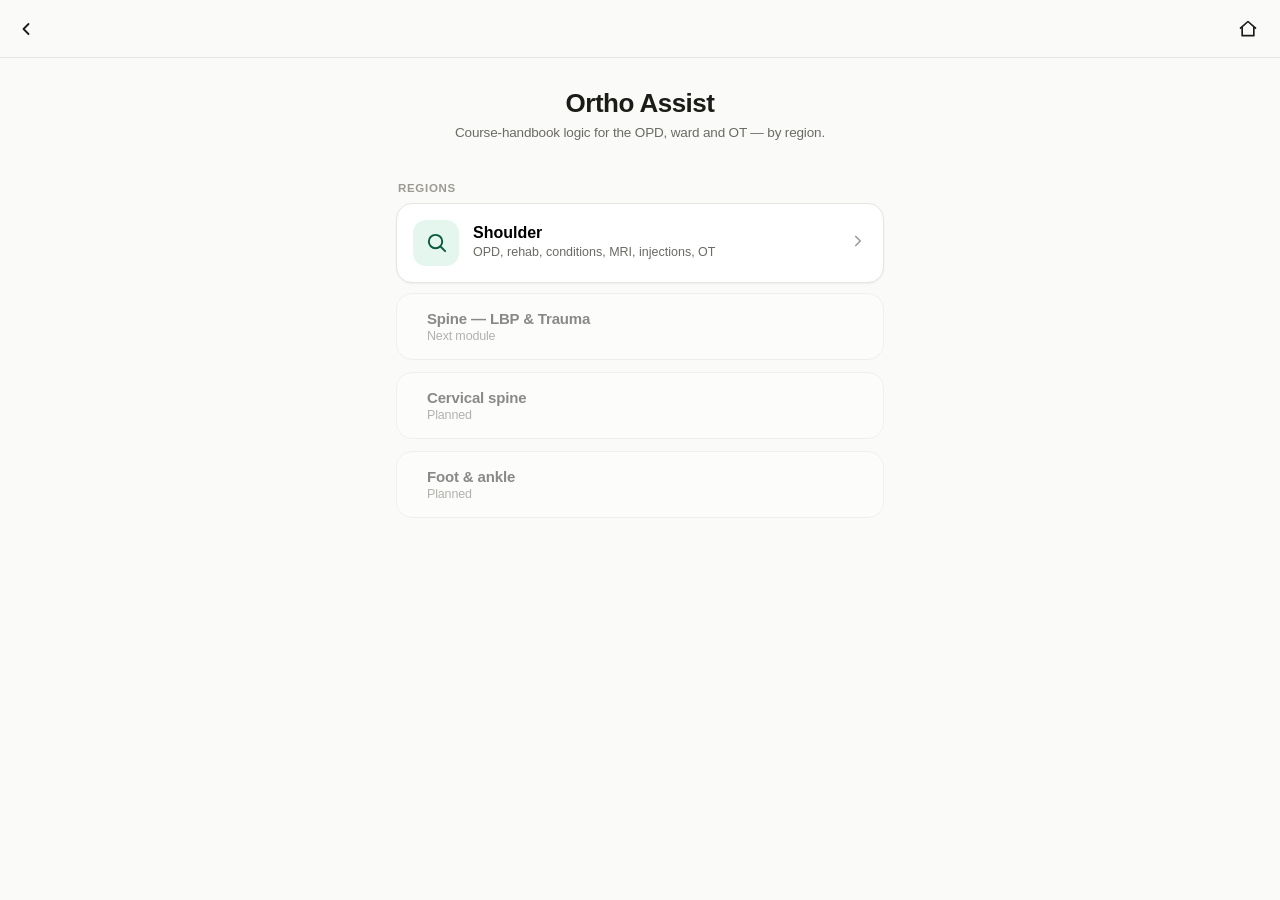
==== index.html @ e68c2ef4 "Add files via upload" ====
<!DOCTYPE html>
<html lang="en">
<head>
<meta charset="UTF-8" />
<meta name="viewport" content="width=device-width, initial-scale=1, viewport-fit=cover" />
<meta name="theme-color" content="#0E4071" />
<title>Ortho Assist</title>
<link rel="manifest" href="manifest.json" />
<link rel="apple-touch-icon" href="icons/icon-192.png" />
<link rel="stylesheet" href="style.css" />
</head>
<body>

<header class="topbar">
  <button id="backBtn" class="iconBtn" aria-label="Back" hidden>
    <svg viewBox="0 0 24 24" fill="none" stroke="currentColor" stroke-width="2.2" stroke-linecap="round" stroke-linejoin="round"><path d="M15 18l-6-6 6-6"/></svg>
  </button>
  <h1 id="screenTitle">Ortho Assist</h1>
  <div style="flex:1;"></div>
  <button id="homeBtn" class="iconBtn" aria-label="Home" hidden>
    <svg viewBox="0 0 24 24" fill="none" stroke="currentColor" stroke-width="2" stroke-linecap="round" stroke-linejoin="round"><path d="M3 11l9-8 9 8"/><path d="M5 10v10h14V10"/></svg>
  </button>
</header>

<main id="app"></main>

<script src="app.js"></script>
</body>
</html>
---- style.css ----
:root{
  --bg:#FAFAF8;
  --surface:#FFFFFF;
  --surface-2:#F2F1EE;
  --surface-hover:#EDECE8;
  --border:#E7E5E1;
  --border-strong:#D9D7D1;
  --text:#1B1B18;
  --text-2:#6B6A64;
  --text-3:#9C9A93;
  --teal:#0C7A5A;
  --teal-strong:#095E45;
  --teal-bg:#E4F6EE;
  --teal-text:#0A5A42;
  --amber:#9A5B0A;
  --amber-bg:#FDF1DF;
  --amber-text:#7A4708;
  --red:#B3271E;
  --red-bg:#FDEBEA;
  --red-text:#8E1F17;
  --purple-bg:#F1EAFB;
  --purple-text:#5B3A9E;
  --purple-border:#D9C6F2;
  --radius-lg:16px;
  --radius:12px;
  --radius-sm:9px;
  --shadow-sm:0 1px 2px rgba(20,20,15,0.05);
  --shadow-md:0 2px 10px rgba(20,20,15,0.07);
  font-family:-apple-system,BlinkMacSystemFont,"Segoe UI",Roboto,Helvetica,Arial,sans-serif;
}

*{box-sizing:border-box;}
html,body{margin:0;padding:0;background:var(--bg);color:var(--text);}
body{
  padding-top:calc(58px + env(safe-area-inset-top));
  padding-bottom:24px;
  min-height:100vh;
  -webkit-tap-highlight-color:transparent;
  letter-spacing:-0.01em;
}

h1,h2,h3{font-weight:700;margin:0;letter-spacing:-0.02em;}
p{margin:0;line-height:1.55;}
button{font-family:inherit;cursor:pointer;}

@keyframes fadeSlideIn{
  from{opacity:0;transform:translateY(6px);}
  to{opacity:1;transform:translateY(0);}
}
#app{animation:fadeSlideIn .22s ease;}

.topbar{
  position:fixed;top:0;left:0;right:0;
  height:calc(58px + env(safe-area-inset-top));
  padding-top:env(safe-area-inset-top);
  background:rgba(250,250,248,0.92);
  backdrop-filter:blur(10px);
  -webkit-backdrop-filter:blur(10px);
  border-bottom:1px solid var(--border);
  display:flex;align-items:center;gap:6px;
  padding-left:8px;padding-right:14px;
  z-index:20;
}
.topbar h1{font-size:18px;font-weight:700;}
.iconBtn{
  background:none;border:none;color:var(--text);
  width:36px;height:36px;display:flex;align-items:center;justify-content:center;
  border-radius:10px;transition:background .15s;
}
.iconBtn svg{width:20px;height:20px;}
.iconBtn:active{background:var(--surface-hover);transform:scale(0.94);}

.bottomnav{
  position:fixed;bottom:0;left:0;right:0;
  height:calc(68px + env(safe-area-inset-bottom));
  padding-bottom:env(safe-area-inset-bottom);
  background:rgba(255,255,255,0.94);
  backdrop-filter:blur(10px);
  -webkit-backdrop-filter:blur(10px);
  border-top:1px solid var(--border);
  display:flex;
  z-index:20;
}
.navBtn{
  flex:1;background:none;border:none;
  display:flex;flex-direction:column;align-items:center;justify-content:center;gap:3px;
  font-size:11px;font-weight:600;color:var(--text-3);padding:8px 0 4px;
  transition:color .15s;
  position:relative;
}
.navBtn svg{width:22px;height:22px;transition:transform .15s;}
.navBtn.active{color:var(--teal);}
.navBtn.active svg{transform:translateY(-1px);}
.navBtn.active::before{
  content:'';position:absolute;top:0;left:50%;transform:translateX(-50%);
  width:28px;height:3px;border-radius:0 0 4px 4px;background:var(--teal);
}
.navBtn:active svg{transform:scale(0.9);}

#app{padding:16px 16px 8px;max-width:520px;margin:0 auto;}

.card{
  background:var(--surface);
  border:1px solid var(--border);
  border-radius:var(--radius-lg);
  padding:16px;
  margin-bottom:12px;
  box-shadow:var(--shadow-sm);
}

.homeHero{
  padding:6px 2px 18px;
}
.homeHero h2{font-size:22px;margin-bottom:4px;}
.homeHero p{font-size:13.5px;color:var(--text-2);}

.homeCard{
  display:flex;align-items:center;gap:14px;
  text-align:left;width:100%;
  background:var(--surface);
  border:1px solid var(--border);
  border-radius:var(--radius-lg);
  padding:16px;
  margin-bottom:10px;
  box-shadow:var(--shadow-sm);
  transition:transform .12s, box-shadow .12s;
}
.homeCard:active{transform:scale(0.98);box-shadow:none;background:var(--surface-2);}
.homeCard .iconBadge{
  width:46px;height:46px;border-radius:13px;display:flex;align-items:center;justify-content:center;flex-shrink:0;
}
.homeCard .iconBadge svg{width:23px;height:23px;}
.homeCard.c-teal .iconBadge{background:var(--teal-bg);color:var(--teal-text);}
.homeCard.c-amber .iconBadge{background:var(--amber-bg);color:var(--amber-text);}
.homeCard .title{font-size:16px;font-weight:700;margin-bottom:2px;}
.homeCard .desc{font-size:12.5px;color:var(--text-2);line-height:1.4;}
.homeCard .chev{color:var(--text-3);flex-shrink:0;}
.homeCard .chev svg{width:18px;height:18px;}

.sectionLabel{
  font-size:11.5px;color:var(--text-3);text-transform:uppercase;letter-spacing:.06em;
  margin:20px 2px 9px;font-weight:700;
}
.sectionLabel:first-child{margin-top:0;}

.optRow{
  display:flex;align-items:center;justify-content:space-between;gap:10px;
  width:100%;text-align:left;
  background:var(--surface);border:1px solid var(--border);
  border-radius:var(--radius);padding:12px 14px;margin-bottom:7px;
  font-size:14.5px;font-weight:500;color:var(--text);
  transition:background .12s, border-color .12s, transform .08s;
}
.optRow:active{transform:scale(0.985);}
.optRow.selected{background:var(--teal-bg);border-color:var(--teal);color:var(--teal-text);font-weight:600;}
.optRow .sub{display:block;font-size:12px;color:var(--text-3);margin-top:2px;font-weight:400;}
.optRow.selected .sub{color:var(--teal-text);opacity:.7;}
.optRow .check{
  width:20px;height:20px;border-radius:50%;border:1.5px solid var(--border-strong);
  flex-shrink:0;display:flex;align-items:center;justify-content:center;
  transition:all .15s;
}
.optRow.selected .check{background:var(--teal);border-color:var(--teal);}
.optRow.selected .check svg{width:12px;height:12px;color:#fff;}

.resultBox{
  border-radius:var(--radius-lg);padding:16px;margin-top:14px;margin-bottom:14px;
  border:1px solid var(--border);background:var(--surface-2);
}
.resultBox.flag-red{background:var(--red-bg);border-color:#F4CFCB;}
.resultBox.flag-amber{background:var(--amber-bg);border-color:#F5DDB0;}
.resultBox.flag-teal{background:var(--teal-bg);border-color:#BEE8D5;}
.resultBox .boxHead{display:flex;align-items:center;gap:8px;margin-bottom:3px;}
.resultBox .boxHead svg{width:18px;height:18px;flex-shrink:0;}
.resultBox.flag-red .boxHead svg{color:var(--red);}
.resultBox.flag-amber .boxHead svg{color:var(--amber);}
.resultBox.flag-teal .boxHead svg{color:var(--teal);}
.resultBox .label{font-size:11px;text-transform:uppercase;letter-spacing:.05em;color:var(--text-3);margin-bottom:3px;font-weight:700;}
.resultBox .value{font-size:15.5px;font-weight:700;margin-bottom:10px;line-height:1.35;}
.resultBox .row{margin-bottom:10px;}
.resultBox .row:last-child{margin-bottom:0;}
.resultBox .body{font-size:13.5px;color:var(--text-2);line-height:1.55;}

.selectGrid{display:flex;flex-direction:column;gap:7px;margin-bottom:16px;}

.sliderRow{display:flex;align-items:center;gap:12px;margin:16px 0 4px;}
.sliderRow input[type=range]{
  flex:1;-webkit-appearance:none;height:6px;border-radius:4px;
  background:var(--surface-2);outline:none;
}
.sliderRow input[type=range]::-webkit-slider-thumb{
  -webkit-appearance:none;width:22px;height:22px;border-radius:50%;
  background:var(--teal);border:3px solid #fff;box-shadow:var(--shadow-md);cursor:pointer;
}
.weekOut{font-size:15px;font-weight:700;min-width:64px;text-align:right;color:var(--teal-text);}

.phaseChip{
  display:inline-flex;align-items:center;gap:5px;font-size:11.5px;font-weight:700;
  padding:5px 11px;border-radius:20px;
  background:var(--teal);color:#fff;margin-bottom:11px;letter-spacing:.01em;
}

.bulletList{margin:0;padding-left:0;list-style:none;}
.bulletList li{font-size:13.5px;color:var(--text-2);line-height:1.6;margin-bottom:6px;padding-left:16px;position:relative;}
.bulletList li::before{content:'';position:absolute;left:0;top:8px;width:5px;height:5px;border-radius:50%;background:var(--text-3);}
.bulletList li:last-child{margin-bottom:0;}

.disclaimer{
  font-size:11.5px;color:var(--text-3);line-height:1.55;margin-top:18px;padding-top:14px;
  border-top:1px solid var(--border);
}

.emptyHint{font-size:13.5px;color:var(--text-3);text-align:center;padding:28px 12px;}

.refToggle{
  display:flex;align-items:center;justify-content:space-between;width:100%;text-align:left;
  background:var(--surface);border:1px solid var(--border);border-radius:var(--radius);
  padding:11px 14px;font-size:13.5px;font-weight:600;color:var(--teal-text);
  margin-bottom:8px;transition:background .12s;
}
.refToggle:active{background:var(--surface-2);}
.refToggle .plusIcon{font-size:16px;font-weight:700;color:var(--teal);}
.refBox{background:var(--surface-2);border-radius:var(--radius);padding:2px 14px;margin-bottom:12px;}
.refItem{padding:10px 0;border-bottom:1px solid var(--border);}
.refItem:last-child{border-bottom:none;}
.refItemTitle{font-size:13.5px;font-weight:700;margin-bottom:3px;}
.refItemTitle .sub{font-weight:400;color:var(--text-3);}
.refItemBody{font-size:12.5px;color:var(--text-2);line-height:1.6;}
.refItemBody b{color:var(--text);font-weight:600;}

.testRow{
  display:flex;align-items:center;justify-content:space-between;width:100%;
  text-align:left;background:var(--surface);border:1px solid var(--border);
  border-radius:var(--radius);padding:10px 10px 10px 14px;margin-bottom:6px;
  font-size:14px;font-weight:600;color:var(--text);
  transition:background .12s;
  gap:8px;
}
.testRow:active{background:var(--surface-2);}
.testRow .chev{color:var(--teal);font-weight:700;font-size:17px;line-height:1;}
.testNameBtn{flex:1;text-align:left;background:none;border:none;font:inherit;color:inherit;padding:0;display:flex;align-items:center;gap:6px;min-width:0;}
.testNameBtn span{overflow:hidden;text-overflow:ellipsis;white-space:nowrap;}
.resultBtns{display:flex;gap:4px;flex-shrink:0;}
.resBtn{
  width:30px;height:30px;border-radius:8px;border:1px solid var(--border-strong);
  background:var(--surface);font-size:15px;font-weight:700;color:var(--text-3);
  display:flex;align-items:center;justify-content:center;transition:all .12s;
}
.resBtn:active{transform:scale(0.92);}
.resBtn.neg.active{background:var(--surface-2);border-color:var(--text-3);color:var(--text-2);}
.resBtn.pos.active{background:var(--teal);border-color:var(--teal);color:#fff;}
.statusBadge{
  display:inline-block;font-size:11px;font-weight:700;padding:3px 9px;border-radius:20px;
  margin-left:8px;vertical-align:middle;
}
.statusBadge.supported{background:var(--teal-bg);color:var(--teal-text);}
.statusBadge.unlikely{background:var(--surface-2);color:var(--text-3);}
.diagHeader{display:flex;align-items:center;flex-wrap:wrap;gap:0;margin:20px 2px 9px;}
.diagHeader .sectionLabel{margin:0;}
.resetLink{
  background:none;border:none;color:var(--text-accent,var(--teal-text));font-size:12.5px;font-weight:600;
  padding:6px 2px;text-decoration:underline;
}
.mgmtToggle{
  display:block;width:100%;text-align:left;background:var(--teal-bg);
  border:1px solid var(--teal);border-radius:var(--radius);
  padding:11px 14px;font-size:13.5px;font-weight:700;color:var(--teal-text);
  margin:4px 0 10px;
}
.mgmtToggle:active{opacity:0.85;}

.mgmtGrid{display:flex;flex-direction:column;gap:10px;margin-bottom:14px;}
.mgmtCard{border-radius:var(--radius-lg);padding:14px 15px;border:1px solid var(--border);}
.mgmtCard .mgmtHead{display:flex;align-items:center;gap:8px;margin-bottom:6px;}
.mgmtCard .mgmtHead svg{width:18px;height:18px;flex-shrink:0;}
.mgmtCard .mgmtLabel{font-size:11.5px;text-transform:uppercase;letter-spacing:.05em;font-weight:700;}
.mgmtCard .mgmtBody{font-size:13.5px;line-height:1.6;color:var(--text-2);}
.mgmtCard.m-edu{background:var(--surface-2);border-color:var(--border);}
.mgmtCard.m-edu .mgmtHead{color:var(--text-2);}
.mgmtCard.m-pharma{background:var(--amber-bg);border-color:#F5DDB0;}
.mgmtCard.m-pharma .mgmtHead{color:var(--amber-text);}
.mgmtCard.m-rehab{background:var(--teal-bg);border-color:#BEE8D5;}
.mgmtCard.m-rehab .mgmtHead{color:var(--teal-text);}
.mgmtCard.m-injection{background:var(--purple-bg);border-color:var(--purple-border);}
.mgmtCard.m-injection .mgmtHead{color:var(--purple-text);}
.mgmtCard.m-surgery{background:var(--red-bg);border-color:#F4CFCB;}
.mgmtCard.m-surgery .mgmtHead{color:var(--red-text);}

.badgeRow{display:flex;gap:6px;flex-wrap:wrap;margin:10px 0 4px;}
.miniBadge{
  font-size:11px;font-weight:700;padding:4px 9px;border-radius:20px;
  background:var(--surface-2);color:var(--text-2);
}
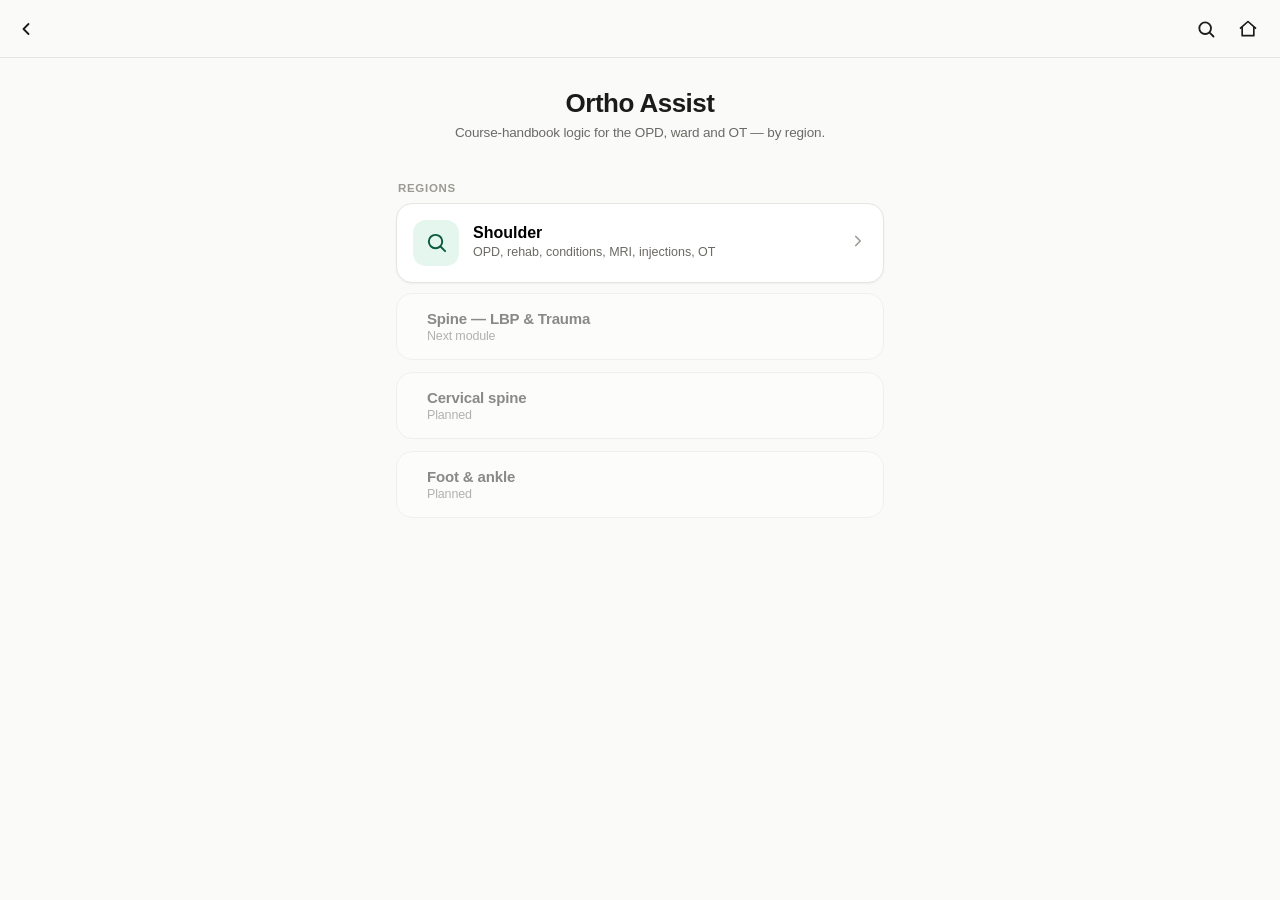
==== commit c2e6dbb5: "Add files via upload" ====
--- a/index.html
+++ b/index.html
@@ -17,6 +17,9 @@
   </button>
   <h1 id="screenTitle">Ortho Assist</h1>
   <div style="flex:1;"></div>
+  <button id="searchBtn" class="iconBtn" aria-label="Search">
+    <svg viewBox="0 0 24 24" fill="none" stroke="currentColor" stroke-width="2.2" stroke-linecap="round" stroke-linejoin="round"><circle cx="11" cy="11" r="7"/><path d="M21 21l-4.3-4.3"/></svg>
+  </button>
   <button id="homeBtn" class="iconBtn" aria-label="Home" hidden>
     <svg viewBox="0 0 24 24" fill="none" stroke="currentColor" stroke-width="2" stroke-linecap="round" stroke-linejoin="round"><path d="M3 11l9-8 9 8"/><path d="M5 10v10h14V10"/></svg>
   </button>
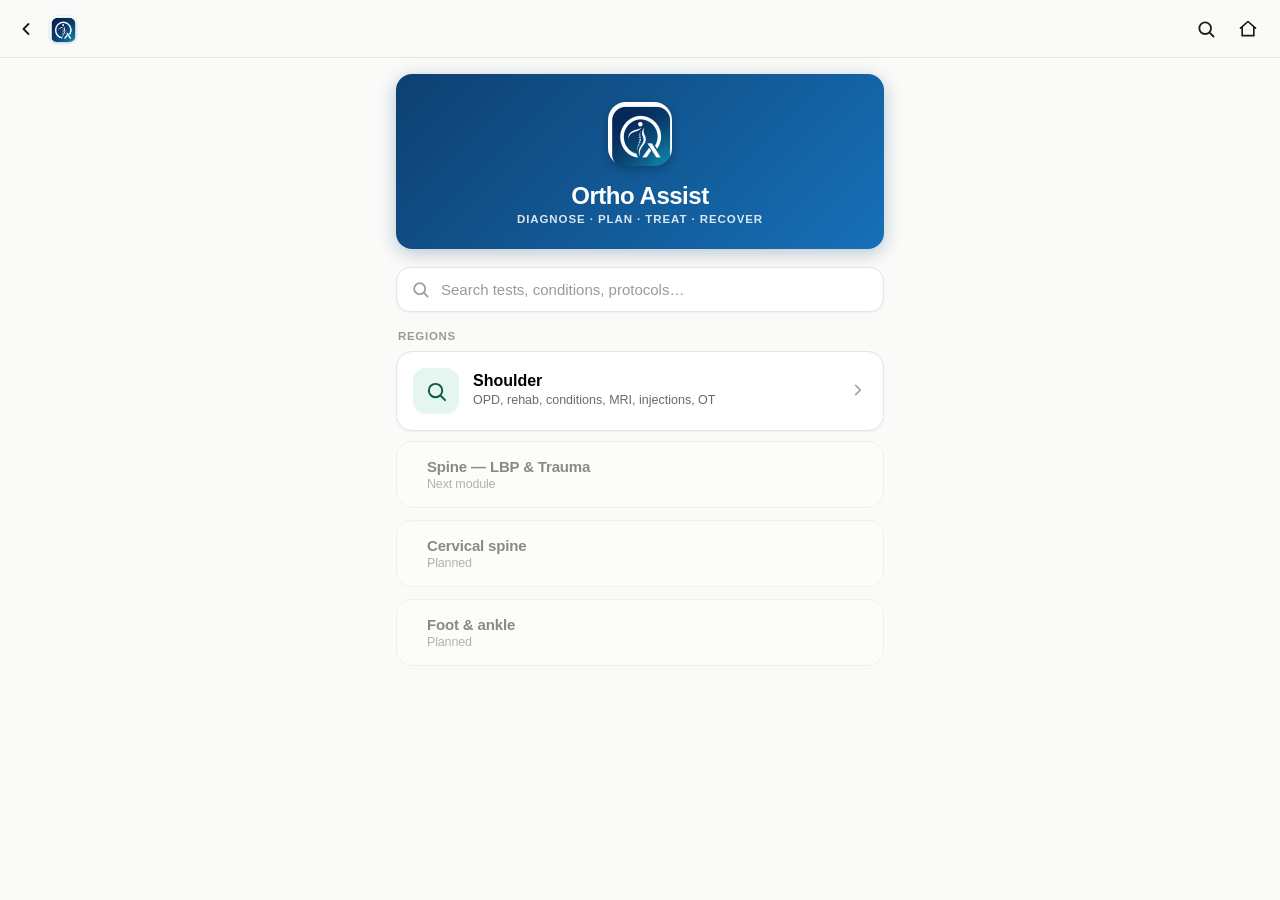
==== commit 2e2e045a: "Add files via upload" ====
--- a/index.html
+++ b/index.html
@@ -6,6 +6,7 @@
 <meta name="theme-color" content="#0E4071" />
 <title>Ortho Assist</title>
 <link rel="manifest" href="manifest.json" />
+<link rel="icon" href="icons/icon-192.png" type="image/png" />
 <link rel="apple-touch-icon" href="icons/icon-192.png" />
 <link rel="stylesheet" href="style.css" />
 </head>
@@ -15,6 +16,7 @@
   <button id="backBtn" class="iconBtn" aria-label="Back" hidden>
     <svg viewBox="0 0 24 24" fill="none" stroke="currentColor" stroke-width="2.2" stroke-linecap="round" stroke-linejoin="round"><path d="M15 18l-6-6 6-6"/></svg>
   </button>
+  <img src="icons/icon-192.png" alt="" id="topbarLogo" />
   <h1 id="screenTitle">Ortho Assist</h1>
   <div style="flex:1;"></div>
   <button id="searchBtn" class="iconBtn" aria-label="Search">
--- a/style.css
+++ b/style.css
@@ -62,6 +62,7 @@
   z-index:20;
 }
 .topbar h1{font-size:18px;font-weight:700;}
+#topbarLogo{width:26px;height:26px;border-radius:7px;flex-shrink:0;box-shadow:0 1px 3px rgba(14,64,113,0.25);}
 .iconBtn{
   background:none;border:none;color:var(--text);
   width:36px;height:36px;display:flex;align-items:center;justify-content:center;
@@ -113,6 +114,39 @@
 }
 .homeHero h2{font-size:22px;margin-bottom:4px;}
 .homeHero p{font-size:13.5px;color:var(--text-2);}
+
+.brandHero{
+  background:linear-gradient(135deg, #0E4071 0%, #1670B8 100%);
+  border-radius:var(--radius-lg);
+  padding:28px 20px 24px;
+  text-align:center;
+  margin-bottom:18px;
+  box-shadow:0 4px 18px rgba(14,64,113,0.28);
+}
+.brandHero img{
+  width:64px;height:64px;border-radius:18px;
+  box-shadow:0 3px 10px rgba(0,0,0,0.25);
+  margin-bottom:12px;
+}
+.brandHero h1{
+  color:#fff;font-size:24px;font-weight:800;letter-spacing:-0.02em;margin-bottom:3px;
+}
+.brandHero .tagline{
+  color:rgba(255,255,255,0.85);font-size:11.5px;font-weight:600;
+  letter-spacing:.08em;text-transform:uppercase;
+}
+.searchBar{
+  display:flex;align-items:center;gap:9px;
+  width:100%;padding:12px 14px;border-radius:14px;
+  border:1px solid var(--border);background:var(--surface);
+  margin-bottom:18px;box-shadow:var(--shadow-sm);
+}
+.searchBar svg{width:19px;height:19px;color:var(--text-3);flex-shrink:0;}
+.searchBar input{
+  border:none;outline:none;background:none;font-size:15px;color:var(--text);
+  flex:1;font-family:inherit;
+}
+.searchBar input::placeholder{color:var(--text-3);}
 
 .homeCard{
   display:flex;align-items:center;gap:14px;
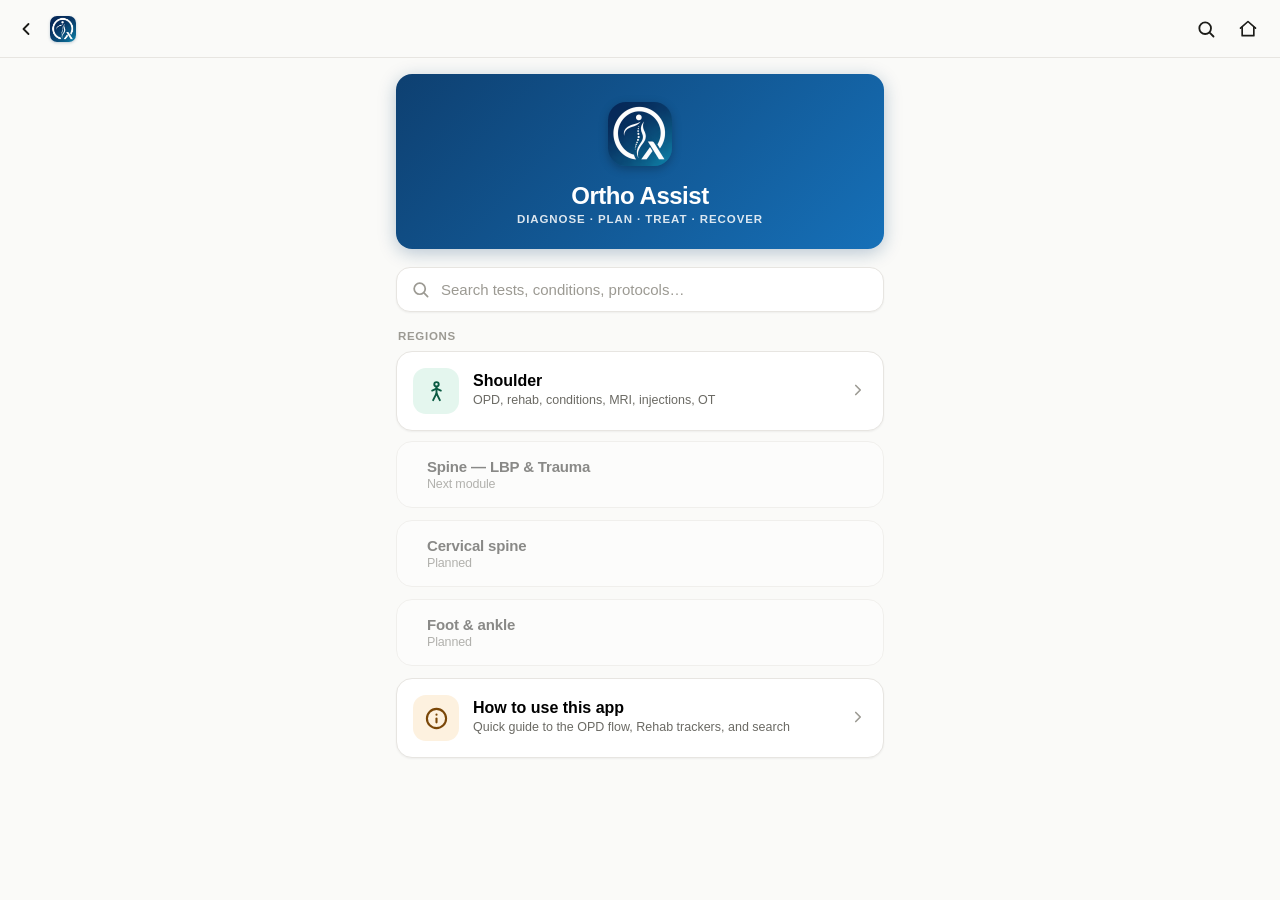
==== commit 9832b293: "Add files via upload" ====
--- a/index.html
+++ b/index.html
@@ -7,7 +7,7 @@
 <title>Ortho Assist</title>
 <link rel="manifest" href="manifest.json" />
 <link rel="icon" href="icons/icon-192.png" type="image/png" />
-<link rel="apple-touch-icon" href="icons/icon-192.png" />
+<link rel="apple-touch-icon" href="icons/icon-180.png" />
 <link rel="stylesheet" href="style.css" />
 </head>
 <body>
